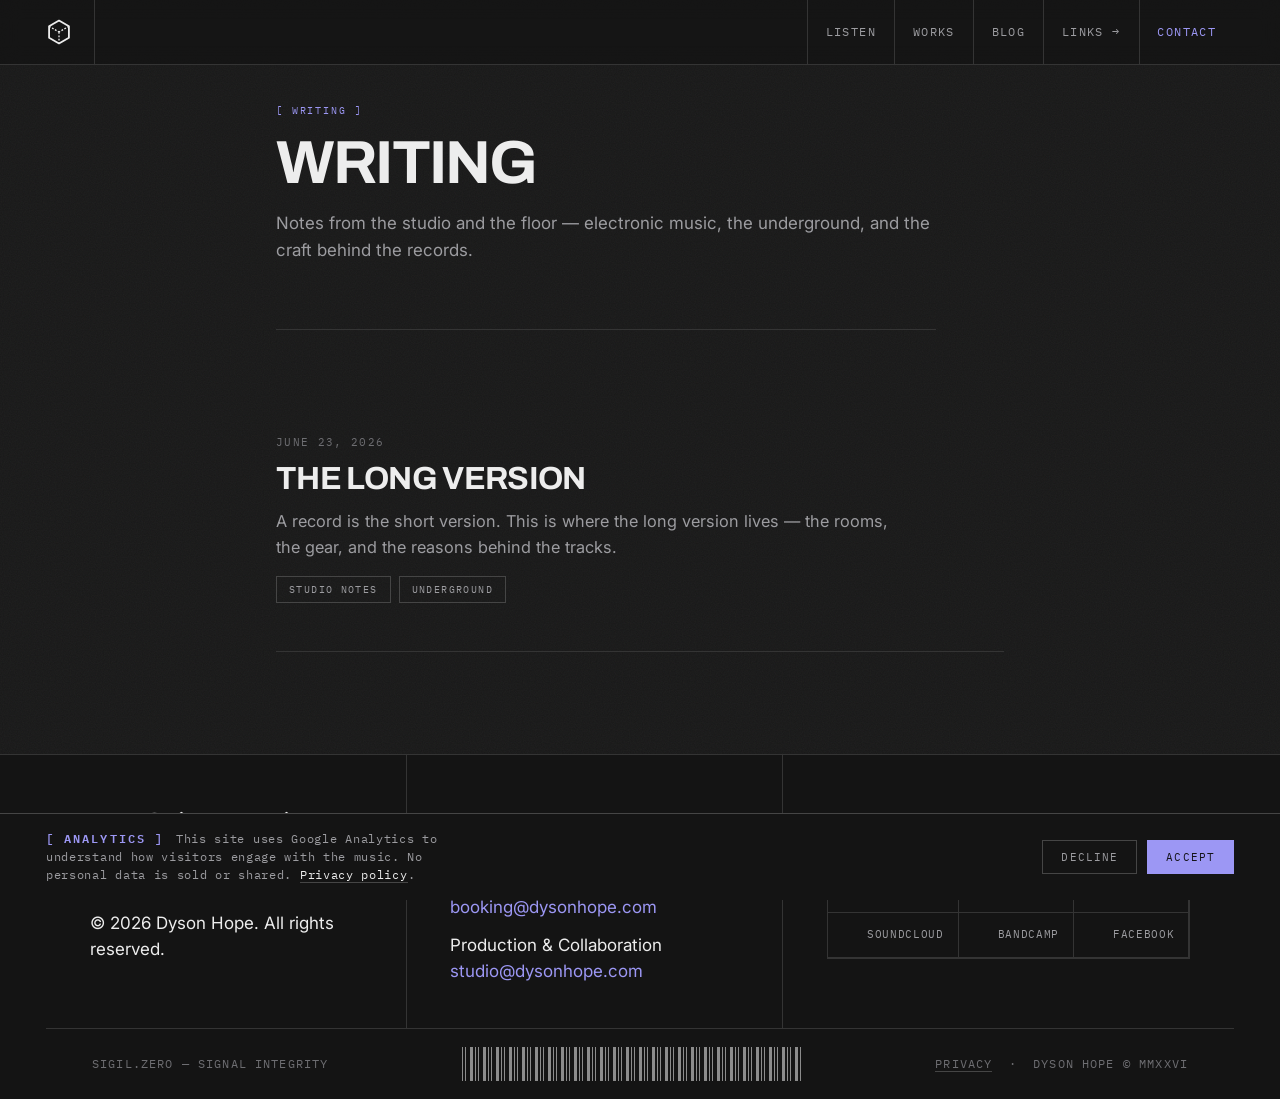
==== blog/index.html @ 53a79956 "feat(blog): add blog section (Markdown→HTML generator reuse, brutalist template, BLOG nav, seed post" ====
<!DOCTYPE html>
<html lang="en">
<head>
	<!-- Cookie consent + GTM loader -->
	<script>
	(function(){
	  var CONSENT_KEY='dh_cookie_consent';
	  var GTM_ID='GTM-5T87PLM6';
	  function loadGTM(){
	    window.dataLayer=window.dataLayer||[];
	    window.dataLayer.push({'gtm.start':new Date().getTime(),event:'gtm.js'});
	    var f=document.getElementsByTagName('script')[0],j=document.createElement('script');
	    j.async=true;j.src='https://www.googletagmanager.com/gtm.js?id='+GTM_ID;
	    f.parentNode.insertBefore(j,f);
	  }
	  window.dhConsent={
	    accept:function(){localStorage.setItem(CONSENT_KEY,'accepted');loadGTM();dhConsent._hide()},
	    decline:function(){localStorage.setItem(CONSENT_KEY,'declined');dhConsent._hide()},
	    _hide:function(){var b=document.getElementById('dh-cookie-bar');if(b)b.style.display='none'}
	  };
	  var saved=localStorage.getItem(CONSENT_KEY);
	  if(saved==='accepted'){loadGTM()}
	  else if(!saved){document.addEventListener('DOMContentLoaded',function(){
	    var b=document.getElementById('dh-cookie-bar');if(b)b.style.display='flex';
	  })}
	})();
	</script>
	<meta charset="utf-8">
	<meta name="viewport" content="width=device-width, initial-scale=1">
	<meta name="description" content="Writing from Dyson Hope — notes on electronic music, the underground, and the craft behind the records.">
	<link rel="canonical" href="https://dysonhope.com/blog/">
	<!-- Open Graph -->
	<meta property="og:site_name" content="Dyson Hope">
	<meta property="og:type" content="website">
	<meta property="og:url" content="https://dysonhope.com/blog/">
	<meta property="og:title" content="Writing — Dyson Hope">
	<meta property="og:description" content="Notes on electronic music, the underground, and the craft behind the records.">
	<meta property="og:image" content="https://dysonhope.com/assets/images/dh-social-card-1200x630.jpg">
	<meta name="twitter:card" content="summary_large_image">
	<title>Writing — Dyson Hope</title>
	<!-- Favicon -->
	<link href="/assets/images/favicon.png" rel="shortcut icon">
	<!-- Fonts -->
	<link rel="preconnect" href="https://fonts.googleapis.com">
	<link rel="preconnect" href="https://fonts.gstatic.com" crossorigin>
	<link href="https://fonts.googleapis.com/css2?family=Archivo:wght@500;600;700;800;900&family=Inter:wght@400;500;600&family=IBM+Plex+Mono:wght@400;500;600&display=swap" rel="stylesheet">
	<!-- Icons -->
	<link href="/assets/plugins/font-awesome/css/all.css" rel="stylesheet">
	<!-- Design system -->
	<link rel="stylesheet" href="/assets/css/dysonhope.css">
	<!-- RSS -->
	<link rel="alternate" type="application/rss+xml" title="Dyson Hope — Writing" href="/blog/feed.xml">
	<!-- Blog listing typography (scoped; layers on dysonhope.css tokens) -->
	<style>
	.blog-wrap{max-width:820px;margin:0 auto;padding:clamp(56px,8vw,104px) clamp(22px,3.6vw,46px)}
	.blog-eyebrow{font-family:var(--mono);font-size:.65rem;letter-spacing:.18em;text-transform:uppercase;color:var(--accent);display:block;margin-bottom:16px}
	.blog-wrap h1{font-size:clamp(2.2rem,7vw,3.8rem);text-transform:uppercase;letter-spacing:-.03em;line-height:.95;margin-bottom:18px}
	.blog-lede{color:var(--text-2);font-size:1.06rem;line-height:1.6;max-width:60ch;margin:0 0 clamp(40px,5vw,64px);padding-bottom:clamp(40px,5vw,64px);border-bottom:1.5px solid var(--line)}
	.post-list{list-style:none;padding:0;margin:0}
	.post-list-item{padding:clamp(28px,3.5vw,40px) 0;border-bottom:1.5px solid var(--line)}
	.post-list-meta{font-family:var(--mono);font-size:.7rem;letter-spacing:.12em;text-transform:uppercase;color:var(--text-3);margin:0 0 12px}
	.post-list-item h2{font-family:var(--display);font-size:clamp(1.4rem,3.4vw,2rem);text-transform:uppercase;letter-spacing:-.02em;line-height:1.02;margin:0 0 12px}
	.post-list-item h2 a{color:var(--text);border-bottom:1.5px solid transparent;transition:color .3s var(--ease),border-color .3s var(--ease)}
	.post-list-item h2 a:hover{color:var(--accent);border-bottom-color:var(--accent)}
	.post-list-excerpt{color:var(--text-2);font-size:1.02rem;line-height:1.6;margin:0;max-width:64ch}
	.post-list-tags{margin-top:14px}
	.blog-tag{display:inline-block;font-family:var(--mono);font-size:.62rem;letter-spacing:.14em;text-transform:uppercase;color:var(--text-2);border:1.5px solid var(--line-2);padding:5px 12px;margin:0 8px 8px 0}
	.post-list-empty{color:var(--text-3);font-family:var(--mono);font-size:.8rem;letter-spacing:.08em;text-transform:uppercase;padding:40px 0}
	</style>
</head>
<body>

<!-- Cookie consent bar -->
<div id="dh-cookie-bar" role="dialog" aria-label="Cookie consent" aria-live="polite" style="display:none;position:fixed;bottom:0;left:0;right:0;z-index:9999;background:var(--ground-2);border-top:1.5px solid var(--line-2);padding:16px clamp(22px,3.6vw,46px);align-items:center;justify-content:space-between;gap:16px;flex-wrap:wrap;">
  <p style="margin:0;font-family:var(--mono);font-size:.72rem;letter-spacing:.06em;color:var(--text-2);max-width:60ch;"><span style="color:var(--accent);font-weight:600;letter-spacing:.18em;text-transform:uppercase;margin-right:12px;">[ Analytics ]</span>This site uses Google Analytics to understand how visitors engage with the music. No personal data is sold or shared. <a href="/privacy/" style="color:var(--text);border-bottom:1px solid var(--line-2);">Privacy policy</a>.</p>
  <div style="display:flex;gap:10px;flex-shrink:0;">
    <button onclick="dhConsent.decline()" style="font-family:var(--mono);font-size:.7rem;letter-spacing:.1em;text-transform:uppercase;background:transparent;border:1.5px solid var(--line-2);color:var(--text-2);padding:9px 18px;cursor:pointer;">Decline</button>
    <button onclick="dhConsent.accept()" style="font-family:var(--mono);font-size:.7rem;letter-spacing:.1em;text-transform:uppercase;background:var(--accent);border:1.5px solid var(--accent);color:var(--accent-ink);padding:9px 18px;cursor:pointer;">Accept</button>
  </div>
</div>

<a href="#main" class="skip">Skip to content</a>
<div class="wrap">

<!-- NAV -->
<header class="nav" id="nav">
  <div class="container nav-inner">
    <a href="/" class="brand" aria-label="Dyson Hope home">
      <svg class="mk" viewBox="0 0 100 100" fill="none" aria-hidden="true">
        <path d="M50 6 L88.1 28 L88.1 72 L50 94 L11.9 72 L11.9 28 Z" stroke-width="7" stroke-linejoin="round"/>
        <path d="M11.9 28 L50 50 M88.1 28 L50 50 M50 50 L50 94" stroke-width="5" stroke-linejoin="round" stroke-dasharray="7 6"/>
      </svg>
      <span class="wmwrap" aria-hidden="true"><svg viewBox="0 0 504 108"><path d="M73.22,53.27c0,4.13-.7,7.93-2.1,11.41-1.38,3.45-3.34,6.43-5.88,8.92-2.52,2.49-5.56,4.44-9.11,5.84s-7.5,2.1-11.84,2.1h-21.73V25.03h21.73c4.34,0,8.28.7,11.84,2.1,3.56,1.4,6.59,3.36,9.11,5.88,2.54,2.49,4.5,5.46,5.88,8.92,1.4,3.45,2.1,7.23,2.1,11.33h0ZM61.23,53.27c0-2.96-.39-5.62-1.17-7.98-.78-2.36-1.9-4.36-3.35-6-1.45-1.63-3.23-2.89-5.34-3.78-2.08-.88-4.44-1.32-7.09-1.32h-9.97v38.2h9.97c2.65,0,5.01-.43,7.09-1.29,2.1-.88,3.88-2.14,5.34-3.78,1.45-1.66,2.57-3.67,3.35-6.04.78-2.36,1.17-5.04,1.17-8.02h0Z"/><path d="M99.57,59.81v21.73h-11.68v-21.73l-20.52-34.78h10.28c1.01,0,1.82.25,2.41.74.62.47,1.12,1.08,1.48,1.83l9.27,17.8c.62,1.19,1.18,2.31,1.67,3.35.52,1.04.97,2.08,1.36,3.11.36-1.04.78-2.08,1.25-3.11.49-1.07,1.04-2.18,1.64-3.35l9.19-17.8c.31-.62.78-1.21,1.4-1.75.62-.55,1.43-.82,2.41-.82h10.36l-20.52,34.78h0Z"/><path d="M149.49,35.86c-.36.6-.74,1.04-1.13,1.33-.36.26-.84.39-1.44.39s-1.19-.2-1.87-.58c-.65-.42-1.42-.86-2.3-1.32-.88-.47-1.9-.9-3.04-1.29-1.14-.42-2.48-.62-4.01-.62-2.7,0-4.73.61-6.08,1.83-1.35,1.19-2.03,2.76-2.03,4.71,0,1.25.36,2.29,1.09,3.11.75.8,1.73,1.51,2.92,2.1,1.22.6,2.6,1.13,4.13,1.6,1.53.47,3.1.99,4.71,1.56,1.61.55,3.18,1.19,4.71,1.95,1.53.75,2.89,1.7,4.09,2.84,1.22,1.14,2.19,2.54,2.92,4.21.75,1.64,1.13,3.64,1.13,6,0,2.57-.45,4.99-1.36,7.24-.88,2.23-2.17,4.19-3.85,5.88-1.69,1.66-3.78,2.97-6.27,3.93-2.47.96-5.27,1.44-8.41,1.44-1.79,0-3.58-.18-5.37-.54-1.77-.36-3.48-.87-5.14-1.52-1.64-.65-3.18-1.43-4.63-2.34-1.45-.91-2.73-1.92-3.82-3.04l3.43-5.53c.29-.42.66-.75,1.13-1.01.47-.29.96-.43,1.48-.43.7,0,1.44.26,2.22.78.78.52,1.67,1.09,2.69,1.71,1.01.62,2.18,1.19,3.51,1.71,1.35.52,2.96.78,4.83.78,2.73,0,4.83-.62,6.31-1.87,1.51-1.25,2.26-3.1,2.26-5.57,0-1.43-.38-2.58-1.13-3.47-.73-.88-1.69-1.62-2.88-2.22-1.19-.6-2.56-1.1-4.09-1.52-1.53-.44-3.1-.92-4.71-1.44-1.61-.52-3.18-1.14-4.71-1.87-1.53-.73-2.9-1.69-4.09-2.88-1.19-1.19-2.17-2.67-2.92-4.44-.73-1.77-1.09-3.96-1.09-6.58,0-2.1.42-4.14,1.25-6.11.83-1.97,2.05-3.73,3.66-5.26,1.61-1.53,3.58-2.76,5.92-3.7,2.36-.93,5.06-1.4,8.1-1.4,3.4,0,6.54.53,9.42,1.6,2.91,1.04,5.36,2.49,7.36,4.36l-2.88,5.49h0Z"/><path d="M263.75,25.03v56.51h-6.04c-.91,0-1.67-.14-2.3-.43-.62-.31-1.23-.83-1.83-1.56l-28.16-35.83c.08.91.13,1.8.16,2.69.05.88.08,1.7.08,2.45v32.67h-10.32V25.03h6.15c.49,0,.91.03,1.25.08.36.03.69.12.97.27.28.13.56.31.82.54.26.23.55.55.86.93l28.35,35.98c-.1-.99-.18-1.93-.23-2.84-.05-.93-.08-1.82-.08-2.65V25.03h10.32Z"/><polygon points="338.9 25.03 338.9 81.54 327.14 81.54 327.14 57.2 302.26 57.2 302.26 81.54 290.5 81.54 290.5 25.03 302.26 25.03 302.26 49.02 327.14 49.02 327.14 25.03 338.9 25.03 338.9 25.03"/><path d="M419.38,53.15c3.66,0,6.33-.88,8.02-2.65,1.71-1.77,2.57-4.18,2.57-7.24,0-1.4-.22-2.67-.66-3.82-.42-1.17-1.06-2.15-1.95-2.96-.86-.83-1.95-1.47-3.27-1.91-1.32-.44-2.89-.66-4.71-.66h-7.4v19.24h7.4ZM419.38,25.03c3.87,0,7.2.45,10.01,1.36,2.83.91,5.15,2.18,6.97,3.82,1.82,1.61,3.15,3.53,4.01,5.76.88,2.23,1.32,4.66,1.32,7.28,0,2.78-.45,5.32-1.36,7.63-.91,2.31-2.28,4.3-4.13,5.96-1.84,1.66-4.17,2.96-6.97,3.89-2.8.91-6.09,1.36-9.85,1.36h-7.4v19.43h-11.68V25.03h19.08Z"/><polygon points="456.61 34.18 456.61 48.71 475.46 48.71 475.46 57.55 456.61 57.55 456.61 72.39 480.83 72.39 480.83 81.54 444.85 81.54 444.85 25.03 480.83 25.03 480.83 34.18 456.61 34.18 456.61 34.18"/><path d="M183.5,22.54l-26.36,18.42v25.5l26.36,18.42,27.07-18.42v-25.5l-27.07-18.42ZM200.2,60.79l-16.55,10.23-16.12-10.23v-14.16l16.12-10.23,16.55,10.23v14.16Z"/><path d="M369.5,22.54l-26.36,18.42v25.5l26.36,18.42,27.07-18.42v-25.5l-27.07-18.42ZM386.2,60.79l-16.55,10.23-16.12-10.23v-14.16l16.12-10.23,16.55,10.23v14.16Z"/></svg></span>
    </a>
    <div class="nav-right">
      <nav class="nav-links" id="navLinks" aria-label="Primary">
        <a href="/#listen">Listen</a>
        <a href="/#works">Works</a>
        <a href="/blog/" aria-current="page">Blog</a>
        <a href="/links/" data-track="true" data-entity="cta" data-action="click" data-target="links" data-page-type="blog-index">Links &rarr;</a>
        <a href="/#contact" class="cta">Contact</a>
      </nav>
      <button class="nav-toggle" id="navToggle" aria-label="Toggle menu" aria-expanded="false">&#9776;</button>
    </div>
  </div>
</header>

<!-- MAIN -->
<main id="main">
  <div class="container">
    <div class="blog-wrap">
      <span class="blog-eyebrow">[ Writing ]</span>
      <h1>Writing</h1>
      <p class="blog-lede">Notes from the studio and the floor — electronic music, the underground, and the craft behind the records.</p>
      <ul class="post-list">

        <li class="post-list-item">
          <p class="post-list-meta"><time datetime="2026-06-23">June 23, 2026</time></p>
          <h2><a href="the-long-version/">The Long Version</a></h2>
          <p class="post-list-excerpt">A record is the short version. This is where the long version lives — the rooms, the gear, and the reasons behind the tracks.</p>
          <div class="post-list-tags"><span class="blog-tag">studio notes</span><span class="blog-tag">underground</span></div>
        </li>

      </ul>
    </div>
  </div>
</main>

<!-- FOOTER -->
<footer>
  <div class="container">
    <div class="foot-top">
      <div class="foot-cell">
        <svg class="wmlogo" viewBox="21.73 0 482.27 108" aria-label="Dyson Hope"><path d="M73.22,53.27c0,4.13-.7,7.93-2.1,11.41-1.38,3.45-3.34,6.43-5.88,8.92-2.52,2.49-5.56,4.44-9.11,5.84s-7.5,2.1-11.84,2.1h-21.73V25.03h21.73c4.34,0,8.28.7,11.84,2.1,3.56,1.4,6.59,3.36,9.11,5.88,2.54,2.49,4.5,5.46,5.88,8.92,1.4,3.45,2.1,7.23,2.1,11.33h0ZM61.23,53.27c0-2.96-.39-5.62-1.17-7.98-.78-2.36-1.9-4.36-3.35-6-1.45-1.63-3.23-2.89-5.34-3.78-2.08-.88-4.44-1.32-7.09-1.32h-9.97v38.2h9.97c2.65,0,5.01-.43,7.09-1.29,2.1-.88,3.88-2.14,5.34-3.78,1.45-1.66,2.57-3.67,3.35-6.04.78-2.36,1.17-5.04,1.17-8.02h0Z"/><path d="M99.57,59.81v21.73h-11.68v-21.73l-20.52-34.78h10.28c1.01,0,1.82.25,2.41.74.62.47,1.12,1.08,1.48,1.83l9.27,17.8c.62,1.19,1.18,2.31,1.67,3.35.52,1.04.97,2.08,1.36,3.11.36-1.04.78-2.08,1.25-3.11.49-1.07,1.04-2.18,1.64-3.35l9.19-17.8c.31-.62.78-1.21,1.4-1.75.62-.55,1.43-.82,2.41-.82h10.36l-20.52,34.78h0Z"/><path d="M149.49,35.86c-.36.6-.74,1.04-1.13,1.33-.36.26-.84.39-1.44.39s-1.19-.2-1.87-.58c-.65-.42-1.42-.86-2.3-1.32-.88-.47-1.9-.9-3.04-1.29-1.14-.42-2.48-.62-4.01-.62-2.7,0-4.73.61-6.08,1.83-1.35,1.19-2.03,2.76-2.03,4.71,0,1.25.36,2.29,1.09,3.11.75.8,1.73,1.51,2.92,2.1,1.22.6,2.6,1.13,4.13,1.6,1.53.47,3.1.99,4.71,1.56,1.61.55,3.18,1.19,4.71,1.95,1.53.75,2.89,1.7,4.09,2.84,1.22,1.14,2.19,2.54,2.92,4.21.75,1.64,1.13,3.64,1.13,6,0,2.57-.45,4.99-1.36,7.24-.88,2.23-2.17,4.19-3.85,5.88-1.69,1.66-3.78,2.97-6.27,3.93-2.47.96-5.27,1.44-8.41,1.44-1.79,0-3.58-.18-5.37-.54-1.77-.36-3.48-.87-5.14-1.52-1.64-.65-3.18-1.43-4.63-2.34-1.45-.91-2.73-1.92-3.82-3.04l3.43-5.53c.29-.42.66-.75,1.13-1.01.47-.29.96-.43,1.48-.43.7,0,1.44.26,2.22.78.78.52,1.67,1.09,2.69,1.71,1.01.62,2.18,1.19,3.51,1.71,1.35.52,2.96.78,4.83.78,2.73,0,4.83-.62,6.31-1.87,1.51-1.25,2.26-3.1,2.26-5.57,0-1.43-.38-2.58-1.13-3.47-.73-.88-1.69-1.62-2.88-2.22-1.19-.6-2.56-1.1-4.09-1.52-1.53-.44-3.1-.92-4.71-1.44-1.61-.52-3.18-1.14-4.71-1.87-1.53-.73-2.9-1.69-4.09-2.88-1.19-1.19-2.17-2.67-2.92-4.44-.73-1.77-1.09-3.96-1.09-6.58,0-2.1.42-4.14,1.25-6.11.83-1.97,2.05-3.73,3.66-5.26,1.61-1.53,3.58-2.76,5.92-3.7,2.36-.93,5.06-1.4,8.1-1.4,3.4,0,6.54.53,9.42,1.6,2.91,1.04,5.36,2.49,7.36,4.36l-2.88,5.49h0Z"/><path d="M263.75,25.03v56.51h-6.04c-.91,0-1.67-.14-2.3-.43-.62-.31-1.23-.83-1.83-1.56l-28.16-35.83c.08.91.13,1.8.16,2.69.05.88.08,1.7.08,2.45v32.67h-10.32V25.03h6.15c.49,0,.91.03,1.25.08.36.03.69.12.97.27.28.13.56.31.82.54.26.23.55.55.86.93l28.35,35.98c-.1-.99-.18-1.93-.23-2.84-.05-.93-.08-1.82-.08-2.65V25.03h10.32Z"/><polygon points="338.9 25.03 338.9 81.54 327.14 81.54 327.14 57.2 302.26 57.2 302.26 81.54 290.5 81.54 290.5 25.03 302.26 25.03 302.26 49.02 327.14 49.02 327.14 25.03 338.9 25.03 338.9 25.03"/><path d="M419.38,53.15c3.66,0,6.33-.88,8.02-2.65,1.71-1.77,2.57-4.18,2.57-7.24,0-1.4-.22-2.67-.66-3.82-.42-1.17-1.06-2.15-1.95-2.96-.86-.83-1.95-1.47-3.27-1.91-1.32-.44-2.89-.66-4.71-.66h-7.4v19.24h7.4ZM419.38,25.03c3.87,0,7.2.45,10.01,1.36,2.83.91,5.15,2.18,6.97,3.82,1.82,1.61,3.15,3.53,4.01,5.76.88,2.23,1.32,4.66,1.32,7.28,0,2.78-.45,5.32-1.36,7.63-.91,2.31-2.28,4.3-4.13,5.96-1.84,1.66-4.17,2.96-6.97,3.89-2.8.91-6.09,1.36-9.85,1.36h-7.4v19.43h-11.68V25.03h19.08Z"/><polygon points="456.61 34.18 456.61 48.71 475.46 48.71 475.46 57.55 456.61 57.55 456.61 72.39 480.83 72.39 480.83 81.54 444.85 81.54 444.85 25.03 480.83 25.03 480.83 34.18 456.61 34.18 456.61 34.18"/><path d="M183.5,22.54l-26.36,18.42v25.5l26.36,18.42,27.07-18.42v-25.5l-27.07-18.42ZM200.2,60.79l-16.55,10.23-16.12-10.23v-14.16l16.12-10.23,16.55,10.23v14.16Z"/><path d="M369.5,22.54l-26.36,18.42v25.5l26.36,18.42,27.07-18.42v-25.5l-27.07-18.42ZM386.2,60.79l-16.55,10.23-16.12-10.23v-14.16l16.12-10.23,16.55,10.23v14.16Z"/></svg>
        <p class="made">Made with <span class="hr">&hearts;</span> in Austin, Texas</p>
        <p class="copy">&copy; 2026 Dyson Hope. All rights reserved.</p>
      </div>
      <div class="foot-cell">
        <h5>Contact</h5>
        <div class="chan-group">
          <span class="label">Bookings &amp; Events</span>
          <a class="chan" href="mailto:booking@dysonhope.com">booking@dysonhope.com</a>
        </div>
        <div class="chan-group">
          <span class="label">Production &amp; Collaboration</span>
          <a class="chan" href="mailto:studio@dysonhope.com">studio@dysonhope.com</a>
        </div>
      </div>
      <div class="foot-cell">
        <h5>Elsewhere</h5>
        <div class="socials">
          <a href="http://instagram.com/DysonHopeMusic" target="_blank" rel="noopener"><i class="fa-brands fa-instagram"></i> Instagram</a>
          <a href="https://open.spotify.com/artist/61OXIOIVIfdZtFBZG4cY4J?si=xT6AT10GQ5CPuRu1Ahvf3A" target="_blank" rel="noopener"><i class="fa-brands fa-spotify"></i> Spotify</a>
          <a href="https://www.youtube.com/@DysonHope" target="_blank" rel="noopener"><i class="fa-brands fa-youtube"></i> YouTube</a>
          <a href="https://soundcloud.com/dyson-hope" target="_blank" rel="noopener"><i class="fa-brands fa-soundcloud"></i> SoundCloud</a>
          <a href="https://dysonhope.bandcamp.com/" target="_blank" rel="noopener"><i class="fa-brands fa-bandcamp"></i> Bandcamp</a>
          <a href="https://facebook.com/dysonhopemusic" target="_blank" rel="noopener"><i class="fa-brands fa-facebook"></i> Facebook</a>
        </div>
      </div>
    </div>
    <div class="foot-base">
      <span class="c">SIGIL.ZERO &mdash; SIGNAL INTEGRITY</span>
      <div class="barcode" aria-hidden="true"></div>
      <span class="c"><a href="/privacy/" style="color:inherit;border-bottom:1px solid var(--line-2);">Privacy</a> &nbsp;&middot;&nbsp; DYSON HOPE &copy; MMXXVI</span>
    </div>
  </div>
</footer>

</div>
<script>
var nav=document.getElementById('nav');
addEventListener('scroll',function(){nav.classList.toggle('scrolled',scrollY>20)},{passive:true});
var t=document.getElementById('navToggle'),l=document.getElementById('navLinks');
t.addEventListener('click',function(){var o=l.classList.toggle('open');t.setAttribute('aria-expanded',o)});
l.querySelectorAll('a').forEach(function(a){a.addEventListener('click',function(){l.classList.remove('open');t.setAttribute('aria-expanded',false)})});
</script>
</body>
</html>
---- assets/css/dysonhope.css ----
/* Dyson Hope — Industrial Brutalism design language (INI-041)
   Extracted from the homepage; shared across Links / Calendar / 404 / 500. */
/* ============================================================
   DYSON HOPE — Phase 4 v4 · Industrial Brutalism (INI-041)
   ============================================================ */
:root{
  --ground:#191919;--ground-2:#141414;--surface:#202020;--surface-2:#262626;--surface-glow:#1f1d27;
  --line:#343434;--line-2:#454545;--edge:#e9e9e9;
  --text:#EDEDED;--text-2:#9C9CA0;--text-3:#6E6E72;
  --accent:#9C97F4;--accent-bright:#B7B2FF;--accent-ink:#141318;--warm:#E8B27C;
  --xs:4px;--sm:8px;--md:16px;--lg:32px;--xl:64px;--xxl:120px;
  --display:'Archivo','Helvetica Neue',Arial,sans-serif;
  --body:'Inter','Helvetica Neue',Arial,sans-serif;
  --mono:'IBM Plex Mono',ui-monospace,'Courier New',monospace;
  --ease:cubic-bezier(.2,.7,.2,1);
}
*{box-sizing:border-box}
html{scroll-behavior:smooth}
@media (prefers-reduced-motion:reduce){html{scroll-behavior:auto}}
body{margin:0;background:var(--ground);color:var(--text);font-family:var(--body);
  font-size:1.0625rem;line-height:1.55;-webkit-font-smoothing:antialiased;overflow-x:hidden}
body::after{content:"";position:fixed;inset:0;z-index:0;pointer-events:none;opacity:.045;
  background-image:url("data:image/svg+xml,%3Csvg xmlns='http://www.w3.org/2000/svg' width='160' height='160'%3E%3Cfilter id='n'%3E%3CfeTurbulence type='fractalNoise' baseFrequency='.85' numOctaves='2'/%3E%3C/filter%3E%3Crect width='100%25' height='100%25' filter='url(%23n)'/%3E%3C/svg%3E")}
.wrap{position:relative;z-index:1}
.container{width:100%;max-width:1320px;margin:0 auto;padding:0 clamp(22px,3.6vw,46px)}

h1,h2,h3,h4{font-family:var(--display);font-weight:700;line-height:.98;margin:0;letter-spacing:-.02em;text-transform:uppercase}
p{margin:0 0 var(--md)}
a{color:var(--accent);text-decoration:none}
.eyebrow{font-family:var(--mono);font-size:.72rem;font-weight:500;letter-spacing:.18em;text-transform:uppercase;color:var(--text-3)}
.eyebrow b{color:var(--accent);font-weight:500}
.barcode{height:34px;background-image:repeating-linear-gradient(90deg,var(--text) 0 1px,transparent 1px 3px,var(--text) 3px 4px,transparent 4px 8px,var(--text) 8px 11px,transparent 11px 13px);opacity:.55}
.barcode.ink{background-image:repeating-linear-gradient(90deg,var(--accent-ink) 0 1px,transparent 1px 3px,var(--accent-ink) 3px 4px,transparent 4px 8px,var(--accent-ink) 8px 11px,transparent 11px 13px);opacity:.8}

/* ---------- NAV ---------- */
header.nav{position:fixed;inset:0 0 auto 0;z-index:60;background:rgba(20,20,20,.82);
  backdrop-filter:blur(10px);border-bottom:1.5px solid var(--line);transition:border-color .4s var(--ease)}
header.nav.scrolled{border-bottom-color:var(--line-2)}
.nav-inner{display:flex;align-items:stretch;justify-content:space-between;height:64px}
.brand{display:flex;align-items:center;padding-right:22px;border-right:1.5px solid var(--line);color:var(--text)}
.brand .mk{width:26px;height:26px;flex:none;display:block}
.brand .mk path{stroke:currentColor;transition:stroke .3s var(--ease)}
.brand .wmwrap{max-width:0;overflow:hidden;opacity:0;display:flex;align-items:center;
  transition:max-width .5s var(--ease),opacity .4s var(--ease),margin-left .5s var(--ease)}
.brand .wmwrap svg{height:15px;width:auto;display:block}
.brand .wmwrap svg path,.brand .wmwrap svg polygon{fill:var(--text)}
.brand:hover{color:var(--accent)}
.brand:hover .wmwrap{max-width:240px;opacity:1;margin-left:13px}
.brand:hover .wmwrap svg path,.brand:hover .wmwrap svg polygon{fill:var(--accent)}
.nav-right{display:flex;align-items:stretch}
.nav-links{display:flex;align-items:stretch}
.nav-links a{display:flex;align-items:center;padding:0 clamp(11px,1.4vw,21px);font-family:var(--mono);
  font-size:.72rem;letter-spacing:.12em;text-transform:uppercase;color:var(--text-2);
  border-left:1.5px solid var(--line);transition:background .3s var(--ease),color .3s var(--ease)}
.nav-links a:hover{background:var(--accent);color:var(--accent-ink)}
.nav-links a.cta{color:var(--accent)}
.nav-links a.cta:hover{background:var(--accent);color:var(--accent-ink)}
.nav-toggle{display:none;align-items:center;justify-content:center;width:56px;background:none;
  border:0;border-left:1.5px solid var(--line);color:var(--text);font-size:1.2rem;cursor:pointer}

/* ---------- BUTTONS ---------- */
.btn{display:inline-flex;align-items:center;gap:12px;font-family:var(--mono);font-size:.78rem;font-weight:500;
  letter-spacing:.08em;text-transform:uppercase;padding:16px 24px;border:1.5px solid var(--accent);
  transition:background .35s var(--ease),color .35s var(--ease),border-color .35s var(--ease),transform .35s var(--ease);cursor:pointer}
.btn .arw{transition:transform .35s var(--ease)}
.btn:hover .arw{transform:translateX(5px)}
.btn--primary{background:var(--accent);color:var(--accent-ink)}
.btn--primary:hover{background:var(--accent-bright);border-color:var(--accent-bright)}
.btn--ghost{background:transparent;color:var(--text);border-color:var(--line-2)}
.btn--ghost:hover{border-color:var(--accent);color:var(--accent);background:var(--surface-glow)}

/* ---------- SECTION SCAFFOLD ---------- */
section{position:relative;border-top:1.5px solid var(--line)}
.sec-pad{padding:clamp(56px,7vw,104px) 0}
.sec-head{display:flex;align-items:center;gap:18px;padding:18px 0;border-bottom:1.5px solid var(--line);margin-bottom:var(--xl);flex-wrap:wrap}
.sec-head .tag{font-family:var(--mono);font-size:.74rem;letter-spacing:.16em;color:var(--accent);text-transform:uppercase}
.sec-head h2{font-size:clamp(1.6rem,4vw,2.8rem);flex:1;min-width:200px}
.sec-head .meta{font-family:var(--mono);font-size:.72rem;letter-spacing:.12em;color:var(--text-3);text-transform:uppercase}

/* ---------- HERO ---------- */
.hero{position:relative;padding-top:64px;border-top:0;overflow:hidden}
.hero-bg{position:absolute;inset:0;z-index:0;background:var(--ground-2)}
.hero-bg video,.hero-bg img.poster{position:absolute;inset:0;width:100%;height:100%;object-fit:cover;
  filter:grayscale(.1) contrast(1.03) brightness(.86) saturate(1)}
.hero-bg .ov{position:absolute;inset:0;background:
  radial-gradient(120% 90% at 78% 6%,rgba(156,151,244,.12),transparent 58%),
  linear-gradient(180deg,rgba(20,20,20,.28) 0%,rgba(20,20,20,.46) 66%,var(--ground) 100%)}
.hero-content{position:relative;z-index:1}
.hero-top{display:flex;justify-content:space-between;align-items:flex-end;gap:20px;padding:clamp(26px,4vw,52px) 0 22px;flex-wrap:wrap}
.hero-top .status{display:inline-flex;align-items:center;gap:10px}
.hero-top .pulse{width:9px;height:9px;background:var(--warm);box-shadow:0 0 0 0 rgba(232,178,124,.55);animation:pulse 2.6s infinite}
@keyframes pulse{70%{box-shadow:0 0 0 10px rgba(232,178,124,0)}100%{box-shadow:0 0 0 0 rgba(232,178,124,0)}}
@media (prefers-reduced-motion:reduce){.pulse{animation:none}}
.hero-top .coord{font-family:var(--mono);font-size:.72rem;letter-spacing:.1em;color:var(--text-3);text-transform:uppercase}
.hero-name{display:block;width:100%;font-family:var(--display);font-weight:900;text-transform:uppercase;
  line-height:.84;letter-spacing:-.035em;font-size:clamp(2.6rem,12.5vw,9.2rem);margin:0;color:var(--text);overflow-wrap:normal}
.hero-name .nb{white-space:nowrap}
.hero-name .dot{color:var(--accent)}
.hero-mid{display:grid;grid-template-columns:1.3fr .95fr;gap:0;align-items:stretch;min-height:clamp(300px,38vh,440px);border-top:1.5px solid var(--line);border-bottom:1.5px solid var(--line);margin-top:clamp(48px,9vh,128px)}
.hero-copy{padding:clamp(24px,3vw,40px);border-right:1.5px solid var(--line);display:flex;flex-direction:column;justify-content:flex-start;gap:var(--lg)}
.hero-right{display:flex;flex-direction:column;justify-content:space-between;gap:var(--lg);min-height:0}
.hero-quote{font-family:var(--display);font-weight:500;font-size:clamp(1.4rem,2.5vw,2.1rem);line-height:1.04;text-transform:uppercase;letter-spacing:-.01em;text-align:right;color:var(--text);margin:0;padding:clamp(18px,2vw,28px);align-self:stretch}
.hero-quote .em{color:var(--accent)}
.hero-copy .sub{font-size:1rem;color:var(--text-2);max-width:48ch;margin:0;text-shadow:0 1px 14px rgba(20,20,20,.55)}
.hero-copy .sub a{color:var(--text);border-bottom:1.5px solid var(--accent);transition:color .3s var(--ease)}
.hero-copy .sub a:hover{color:var(--accent)}
.hero-cta{display:flex;flex-wrap:wrap;gap:0}
.hero-cta .btn{flex:1;justify-content:center;border-right-width:0;min-width:max-content}
.hero-cta .btn:last-child{border-right-width:1.5px}
.hero-latest{display:flex;align-items:stretch;width:100%;background:var(--surface);color:var(--text)}
.hero-latest img{width:124px;height:124px;object-fit:cover;flex:none;border-right:1.5px solid var(--line);filter:grayscale(.2) contrast(1.05);transition:filter .4s var(--ease)}
.hero-latest .meta{padding:clamp(16px,2vw,26px);display:flex;flex-direction:column;justify-content:center;gap:7px}
.hero-latest .k{font-family:var(--mono);font-size:.62rem;letter-spacing:.16em;text-transform:uppercase;color:var(--text-3)}
.hero-latest .v{font-family:var(--display);font-weight:700;font-size:1.3rem;text-transform:uppercase;line-height:.98}
.hero-latest .lk{font-family:var(--mono);font-size:.7rem;letter-spacing:.08em;text-transform:uppercase;color:var(--accent);transition:color .3s var(--ease)}
.hero-latest:hover{background:var(--surface-2)}
.hero-latest:hover .lk{color:var(--accent-bright)}
.hero-latest:hover img{filter:none}

/* ---------- INFO BAR ---------- */
.infobar{background:var(--accent);color:var(--accent-ink)}
.infobar-in{display:grid;grid-template-columns:1.3fr .95fr;gap:0;padding:0}
.infobar .lead{padding:clamp(26px,3.4vw,48px);border-right:1.5px solid var(--accent-ink);display:flex;flex-direction:column;justify-content:center}
.infobar .lead h2{font-family:var(--display);font-weight:900;text-transform:uppercase;line-height:.95;letter-spacing:-.02em;font-size:clamp(1.7rem,3.5vw,2.9rem);margin:0 0 16px}
.infobar .lead p{font-family:var(--mono);font-size:.74rem;line-height:1.6;letter-spacing:.01em;text-transform:uppercase;max-width:54ch;margin:0;opacity:.85}
.infobar .spec{display:grid;grid-template-columns:1fr 1fr}
.infobar .spec .cell{padding:clamp(16px,1.9vw,24px);border-bottom:1.5px solid var(--accent-ink);border-right:1.5px solid var(--accent-ink)}
.infobar .spec .cell:nth-child(2n){border-right:0}
.infobar .spec .k{font-family:var(--mono);font-size:.6rem;letter-spacing:.16em;text-transform:uppercase;opacity:.72;display:block;margin-bottom:7px}
.infobar .spec .v{font-family:var(--display);font-weight:800;font-size:1.12rem;text-transform:uppercase;line-height:1.05;letter-spacing:-.01em;display:block}
.infobar .foot{grid-column:1 / -1;display:flex;align-items:center;gap:clamp(14px,2vw,28px);padding:14px clamp(20px,3vw,40px);border-top:1.5px solid var(--accent-ink)}
.infobar .foot .barcode{flex:1}
.infobar .foot .sm{font-family:var(--mono);font-size:.66rem;letter-spacing:.12em;text-transform:uppercase;white-space:nowrap}

/* ---------- LISTEN ---------- */
.platforms{display:grid;grid-template-columns:repeat(4,1fr);border:1.5px solid var(--line);border-bottom:0}
.platform{display:flex;align-items:center;gap:14px;padding:22px 20px;color:var(--text);border-bottom:1.5px solid var(--line);border-right:1.5px solid var(--line);transition:background .3s var(--ease),color .3s var(--ease)}
.platform:nth-child(4n){border-right:0}
.platform .ico{width:24px;height:24px;display:flex;align-items:center;justify-content:center;font-size:1.25rem;color:var(--accent);transition:color .3s var(--ease)}
.platform .ico svg{width:22px;height:22px;fill:currentColor}
.platform .nm{flex:1;font-family:var(--display);font-weight:500;font-size:1.04rem;text-transform:uppercase;letter-spacing:.01em}
.platform .go{font-family:var(--mono);font-size:.82rem;color:var(--text-3);transition:color .3s var(--ease),transform .3s var(--ease)}
.platform:hover{background:var(--accent);color:var(--accent-ink)}
.platform:hover .ico,.platform:hover .go{color:var(--accent-ink)}
.platform:hover .go{transform:translate(3px,-3px)}
.player{border:1.5px solid var(--line);border-top:0;background:var(--surface-glow);padding:18px}
.player iframe{display:block;border:0;width:100%;height:352px;background:var(--ground-2)}

/* ---------- SELECTED WORK ---------- */
.rel-list{border-top:1.5px solid var(--line)}
.rel{position:relative;display:grid;grid-template-columns:84px 92px 1fr auto;gap:clamp(14px,2.2vw,32px);align-items:center;padding:clamp(16px,2vw,22px) clamp(10px,1.5vw,20px);border-bottom:1.5px solid var(--line);overflow:hidden;transition:transform .45s var(--ease),background .45s var(--ease)}
.rel::before{content:"";position:absolute;inset:0;z-index:0;pointer-events:none;opacity:0;background:radial-gradient(60% 140% at 18% 50%,rgba(156,151,244,.22),transparent 70%);transition:opacity .55s var(--ease) .12s}
.rel:hover{transform:translateX(12px);background:var(--surface)}
.rel:hover::before{opacity:1}
.rel>*{position:relative;z-index:1}
.rel .cover{width:84px;height:84px;border:1.5px solid var(--line-2);object-fit:cover;filter:grayscale(.25) contrast(1.05);transition:filter .45s var(--ease),border-color .45s var(--ease)}
.rel:hover .cover{filter:none;border-color:var(--accent)}
.rel .metacol{display:flex;flex-direction:column;gap:8px;align-items:flex-start}
.rel .yr{font-family:var(--mono);font-size:.82rem;color:var(--text-3);letter-spacing:.04em}
.rel .badge{font-family:var(--mono);font-size:.58rem;letter-spacing:.14em;text-transform:uppercase;border:1.5px solid var(--line-2);padding:3px 8px;color:var(--text-2);transition:border-color .45s var(--ease),color .45s var(--ease)}
.rel:hover .badge{border-color:var(--accent);color:var(--accent)}
.rel .body h3{font-size:clamp(1.2rem,2.2vw,1.65rem);text-transform:uppercase;margin-bottom:5px;transition:color .45s var(--ease)}
.rel .body p{color:var(--text-2);margin:0;max-width:64ch;font-size:.92rem}
.rel:hover .body h3{color:var(--accent-bright)}
.rel .listen{font-family:var(--mono);font-size:.74rem;letter-spacing:.08em;text-transform:uppercase;color:var(--text-3);white-space:nowrap;transition:color .45s var(--ease)}
.rel:hover .listen{color:var(--accent)}
.work-foot{display:flex;justify-content:space-between;align-items:center;flex-wrap:wrap;gap:18px;padding-top:var(--xl)}

/* ---------- ABOUT ---------- */
.about-grid{display:grid;grid-template-columns:300px 1.25fr .85fr;gap:0;border:1.5px solid var(--line)}
.about-fig{border-right:1.5px solid var(--line);background:var(--ground-2);position:relative;min-height:340px;overflow:hidden}
.about-fig img{width:100%;height:100%;object-fit:cover;filter:grayscale(1) contrast(1.06) brightness(.95)}
.about-fig .nameplate{position:absolute;left:0;bottom:0;width:100%;background:var(--ground);border-top:1.5px solid var(--line);padding:12px 16px;font-family:var(--mono);font-size:.66rem;letter-spacing:.12em;text-transform:uppercase;color:var(--text-2)}
.bio{padding:clamp(24px,3vw,40px);border-right:1.5px solid var(--line)}
.bio p{color:var(--text-2);font-size:1rem;line-height:1.66;margin-bottom:var(--lg);max-width:58ch}
.bio p.lead{color:var(--text);font-family:var(--display);font-weight:500;font-size:1.28rem;line-height:1.28;text-transform:uppercase;letter-spacing:-.01em}
.bio .sig{font-family:var(--mono);font-size:.74rem;letter-spacing:.1em;text-transform:uppercase;color:var(--text-3)}
.bio .sig .hr{color:var(--warm)}
.lineage{padding:clamp(24px,3vw,32px)}
.lineage .ln{padding:0 0 22px 18px;position:relative}
.lineage .ln::before{content:"";position:absolute;left:0;top:6px;width:8px;height:8px;background:var(--ground);border:1.5px solid var(--text-3)}
.lineage .ln.key::before{background:var(--accent);border-color:var(--accent);box-shadow:0 0 12px rgba(156,151,244,.5)}
.lineage .ln:not(:last-child){border-left:1.5px solid var(--line);margin-left:3px;padding-left:21px}
.lineage .yr{font-family:var(--mono);font-size:.72rem;color:var(--accent);letter-spacing:.06em}
.lineage h4{font-size:1rem;text-transform:uppercase;margin:3px 0 4px;color:var(--text)}
.lineage p{font-size:.86rem;color:var(--text-2);margin:0;line-height:1.45}

/* ---------- CONTACT / PERFORMANCE ---------- */
.book{position:relative;overflow:hidden;border:1.5px solid var(--line);display:grid;grid-template-columns:.9fr 1.5fr;background:radial-gradient(70% 130% at 88% 12%,rgba(156,151,244,.16),transparent 60%),var(--surface)}
.book::after{content:"";position:absolute;inset:0;z-index:0;background:url(../images/sel-metal.png) center/cover;opacity:.12;mix-blend-mode:luminosity;pointer-events:none}
.book>*{position:relative;z-index:1}
.book .lead{padding:clamp(28px,4vw,48px);border-right:1.5px solid var(--line)}
.book .lead h2{font-size:clamp(1.7rem,3.4vw,2.6rem);margin-bottom:14px}
.book .avail{font-family:var(--mono);font-size:.74rem;letter-spacing:.08em;text-transform:uppercase;color:var(--warm);margin-bottom:10px}
.book .sub2{font-family:var(--mono);font-size:.7rem;letter-spacing:.1em;text-transform:uppercase;color:var(--text-3)}
.book .body{padding:clamp(28px,4vw,48px)}
.book-cols{display:grid;grid-template-columns:1fr 1fr;gap:0 30px;margin-bottom:var(--xl)}
.book-cols ul{list-style:none;margin:0;padding:0}
.book-cols li{display:flex;align-items:center;gap:12px;padding:12px 0;border-bottom:1.5px solid var(--line);color:var(--text-2);font-size:.94rem;text-transform:uppercase;letter-spacing:.01em}
.book-cols li::before{content:"";width:6px;height:6px;background:var(--accent);transform:rotate(45deg);flex:none}
.book-cta{display:flex;flex-wrap:wrap;gap:14px}

/* ---------- CONNECTIONS ---------- */
.eco{display:grid;grid-template-columns:repeat(3,1fr);border:1.5px solid var(--line);border-bottom:0}
.eco a{padding:30px;display:flex;flex-direction:column;gap:8px;color:var(--text);border-bottom:1.5px solid var(--line);border-right:1.5px solid var(--line);transition:background .35s var(--ease),color .35s var(--ease)}
.eco a:last-child{border-right:0}
.eco .role{font-family:var(--mono);font-size:.68rem;letter-spacing:.13em;text-transform:uppercase;color:var(--text-3);transition:color .35s var(--ease)}
.eco .nm{font-family:var(--display);font-weight:700;font-size:1.4rem;text-transform:uppercase}
.eco .arw2{font-family:var(--mono);font-size:.78rem;color:var(--accent);margin-top:6px;transition:color .35s var(--ease)}
.eco a:hover{background:var(--accent);color:var(--accent-ink)}
.eco a:hover .role,.eco a:hover .arw2{color:var(--accent-ink)}

/* ---------- MEDIA BANDS (bespoke Midjourney art) ---------- */
.interlude{position:relative;border-top:1.5px solid var(--line);overflow:hidden;min-height:clamp(220px,30vw,360px);display:flex;align-items:center}
.interlude img{position:absolute;inset:0;width:100%;height:100%;object-fit:cover;filter:grayscale(.35) brightness(.5) contrast(1.06)}
.interlude .ov{position:absolute;inset:0;background:radial-gradient(90% 120% at 70% 50%,rgba(156,151,244,.24),transparent 62%),linear-gradient(90deg,rgba(20,20,20,.84),rgba(20,20,20,.5))}
.interlude .container{position:relative;z-index:1}
.interlude .statement{font-family:var(--display);font-weight:800;text-transform:uppercase;font-size:clamp(1.5rem,3.6vw,2.8rem);line-height:1;letter-spacing:-.02em;max-width:18ch;margin:0;color:var(--text)}
.interlude .statement .em{color:var(--accent)}
.interlude .reg{position:absolute;right:clamp(20px,3.6vw,46px);bottom:16px;z-index:1;font-family:var(--mono);font-size:.64rem;letter-spacing:.12em;text-transform:uppercase;color:var(--text-2)}
.signal-band{height:62px;overflow:hidden;border-bottom:1.5px solid var(--line);background:var(--ground-2)}
.signal-band img{width:100%;height:100%;object-fit:cover;object-position:center 50%;opacity:.8;filter:brightness(.5) saturate(.9) contrast(1.05)}

/* ---------- EVENTS / CALENDAR ---------- */
.events{border-top:1.5px solid var(--line)}
.event{display:grid;grid-template-columns:118px 1fr auto;gap:clamp(16px,2.4vw,40px);align-items:center;padding:clamp(18px,2.2vw,26px) clamp(10px,1.5vw,20px);border-bottom:1.5px solid var(--line);transition:background .4s var(--ease)}
.event:hover{background:var(--surface)}
.event .date .d{font-family:var(--display);font-weight:800;font-size:1.7rem;line-height:.95;display:block;color:var(--text)}
.event .date .m{font-family:var(--mono);font-size:.7rem;letter-spacing:.14em;text-transform:uppercase;color:var(--accent)}
.event .ev h3{font-size:clamp(1.1rem,2vw,1.45rem);text-transform:uppercase;margin-bottom:5px;transition:color .4s var(--ease)}
.event:hover .ev h3{color:var(--accent-bright)}
.event .ev .loc{font-family:var(--mono);font-size:.76rem;letter-spacing:.04em;color:var(--text-2);text-transform:uppercase}
.event .act{display:flex;align-items:center;gap:14px;white-space:nowrap}
.event .tag{font-family:var(--mono);font-size:.62rem;letter-spacing:.12em;text-transform:uppercase;padding:6px 10px;border:1.5px solid var(--line-2);color:var(--text-3)}
.event .tag.free{border-color:var(--warm);color:var(--warm)}
.event .tickets{font-family:var(--mono);font-size:.7rem;letter-spacing:.08em;text-transform:uppercase;color:var(--accent);border-bottom:1.5px solid transparent;transition:border-color .3s var(--ease)}
.event:hover .tickets{border-bottom-color:var(--accent)}
.events-note{margin-top:var(--lg);font-family:var(--mono);font-size:.68rem;letter-spacing:.06em;text-transform:uppercase;color:var(--text-3)}

/* ---------- FOOTER ---------- */
footer{border-top:1.5px solid var(--line);background:var(--ground-2)}
.foot-top{display:grid;grid-template-columns:1.1fr 1.15fr 1.25fr;border-bottom:1.5px solid var(--line)}
.foot-cell{padding:clamp(28px,3.4vw,44px);border-right:1.5px solid var(--line)}
.foot-cell:last-child{border-right:0}
.foot .wmlogo{height:22px;width:auto;display:block;margin-bottom:18px}
.foot .wmlogo path,.foot .wmlogo polygon{fill:var(--text)}
footer .foot-top .wmlogo path,footer .foot-top .wmlogo polygon{fill:var(--text)}
.foot .made{color:var(--text-2);font-size:.92rem;font-weight:500}
.foot .made .hr{color:var(--warm)}
.foot .copy{color:var(--text-3);font-size:.78rem;margin-top:8px;font-family:var(--mono);letter-spacing:.03em}
.foot h5{font-family:var(--mono);font-size:.7rem;letter-spacing:.14em;text-transform:uppercase;color:var(--text-3);margin:0 0 18px;font-weight:500}
.foot .chan-group{padding:22px 0;border-top:1.5px solid var(--line-2)}
.foot .chan-group:first-of-type{border-top:0;padding-top:0}
.foot .chan-group:last-child{padding-bottom:0}
footer .foot-top .foot-cell:nth-child(2) .chan-group + .chan-group{margin-top:11px}
.foot .label{font-family:var(--mono);font-size:.6rem;letter-spacing:.2em;text-transform:uppercase;color:var(--text-3);margin:0 0 12px;display:block}
.foot a.chan{display:inline-block;color:var(--text);font-size:1.02rem;font-weight:600;letter-spacing:-.01em;border-bottom:1.5px solid var(--line-2);padding-bottom:4px;transition:color .3s var(--ease),border-color .3s var(--ease)}
.foot a.chan:hover{color:var(--accent);border-bottom-color:var(--accent)}
.socials{display:grid;grid-template-columns:repeat(3,1fr);border:1.5px solid var(--line)}
.socials a{display:flex;align-items:center;gap:9px;padding:13px 14px;color:var(--text-2);font-family:var(--mono);font-size:.7rem;letter-spacing:.06em;text-transform:uppercase;border-right:1.5px solid var(--line);border-bottom:1.5px solid var(--line);transition:background .3s var(--ease),color .3s var(--ease)}
.socials a i,.socials a svg{font-size:1rem;width:16px;text-align:center;fill:currentColor}
.socials a:hover{background:var(--accent);color:var(--accent-ink)}
.foot-base{display:flex;justify-content:space-between;align-items:center;gap:16px;padding:18px clamp(20px,3.6vw,46px);flex-wrap:wrap}
.foot-base .barcode{flex:1;min-width:160px;max-width:340px}
.foot-base .c{font-family:var(--mono);font-size:.72rem;letter-spacing:.1em;color:var(--text-3);text-transform:uppercase}

/* ---------- REVEAL ---------- */
.reveal{opacity:0;transform:translateY(20px);transition:opacity .7s var(--ease),transform .7s var(--ease)}
.reveal.in{opacity:1;transform:none}
@media (prefers-reduced-motion:reduce){.reveal{opacity:1;transform:none;transition:none}}
:focus-visible{outline:2px solid var(--accent-bright);outline-offset:2px}
.skip{position:absolute;left:-999px}.skip:focus{left:14px;top:14px;z-index:99;background:var(--accent);color:var(--accent-ink);padding:10px 16px}

/* ---------- RESPONSIVE ---------- */
@media (max-width:980px){
  .hero-mid{grid-template-columns:1fr;min-height:0;margin-top:clamp(28px,5vh,56px)}.hero-copy{border-right:0;border-bottom:1.5px solid var(--line)}.hero-quote{text-align:left;border-top:1.5px solid var(--line)}
  .about-grid{grid-template-columns:1fr}.about-fig{border-right:0;border-bottom:1.5px solid var(--line);min-height:300px}
  .bio{border-right:0;border-bottom:1.5px solid var(--line)}
  .book{grid-template-columns:1fr}.book .lead{border-right:0;border-bottom:1.5px solid var(--line)}
  .infobar-in{grid-template-columns:1fr}.infobar .lead{border-right:0;border-bottom:1.5px solid var(--accent-ink)}
  .platforms{grid-template-columns:repeat(2,1fr)}.platform:nth-child(4n){border-right:1.5px solid var(--line)}.platform:nth-child(2n){border-right:0}
  .eco{grid-template-columns:1fr}.eco a{border-right:0}
  .foot-top{grid-template-columns:1fr}.foot-cell{border-right:0;border-bottom:1.5px solid var(--line)}
  .nav-links{display:none}.nav-toggle{display:flex}
  .nav-links.open{display:flex;position:fixed;inset:64px 0 auto 0;flex-direction:column;background:rgba(20,20,20,.98);border-bottom:1.5px solid var(--line)}
  .nav-links.open a{border-left:0;border-bottom:1.5px solid var(--line);padding:16px 24px}
}
@media (max-width:640px){
  .hero-name{font-size:clamp(2.2rem,14vw,4.6rem);letter-spacing:-.03em}
  .hero-cta{flex-direction:column}.hero-cta .btn{border-right-width:1.5px;border-bottom-width:0}.hero-cta .btn:last-child{border-bottom-width:1.5px}
  .rel{grid-template-columns:60px 1fr;gap:14px}.rel .metacol{display:none}.rel .listen{display:none}
  .rel .cover{width:60px;height:60px}
  .book-cols{grid-template-columns:1fr}.socials{grid-template-columns:repeat(2,1fr)}
}
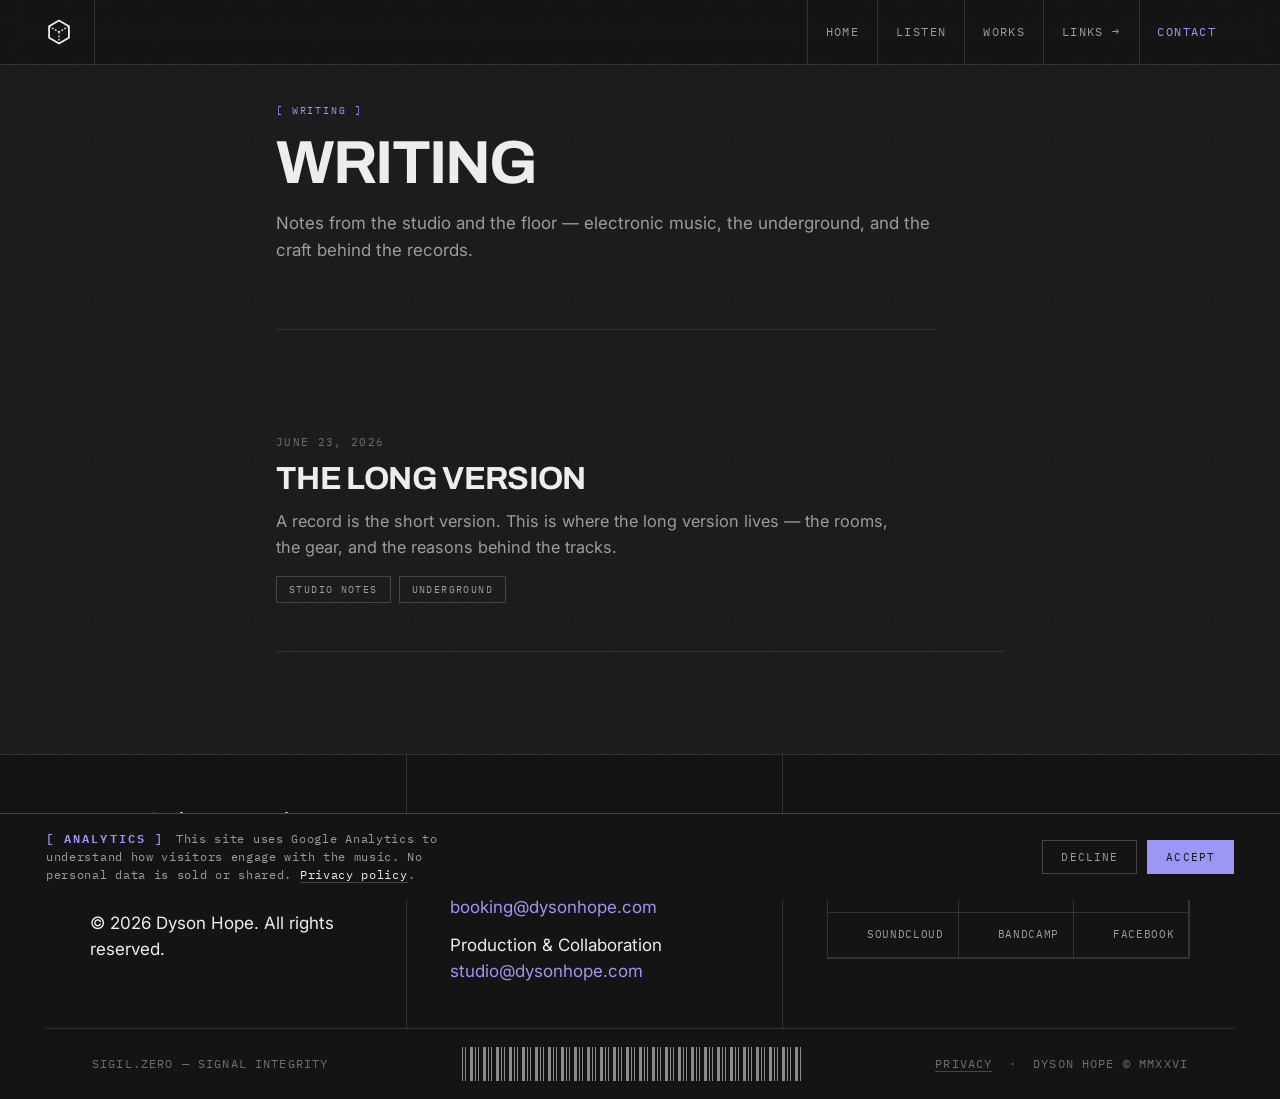
==== commit 75687021: "style(nav): blog pages use Home-first reduced nav (drop self-referential Blog item)" ====
--- a/blog/index.html
+++ b/blog/index.html
@@ -94,9 +94,9 @@
     </a>
     <div class="nav-right">
       <nav class="nav-links" id="navLinks" aria-label="Primary">
+        <a href="/">Home</a>
         <a href="/#listen">Listen</a>
         <a href="/#works">Works</a>
-        <a href="/blog/" aria-current="page">Blog</a>
         <a href="/links/" data-track="true" data-entity="cta" data-action="click" data-target="links" data-page-type="blog-index">Links &rarr;</a>
         <a href="/#contact" class="cta">Contact</a>
       </nav>
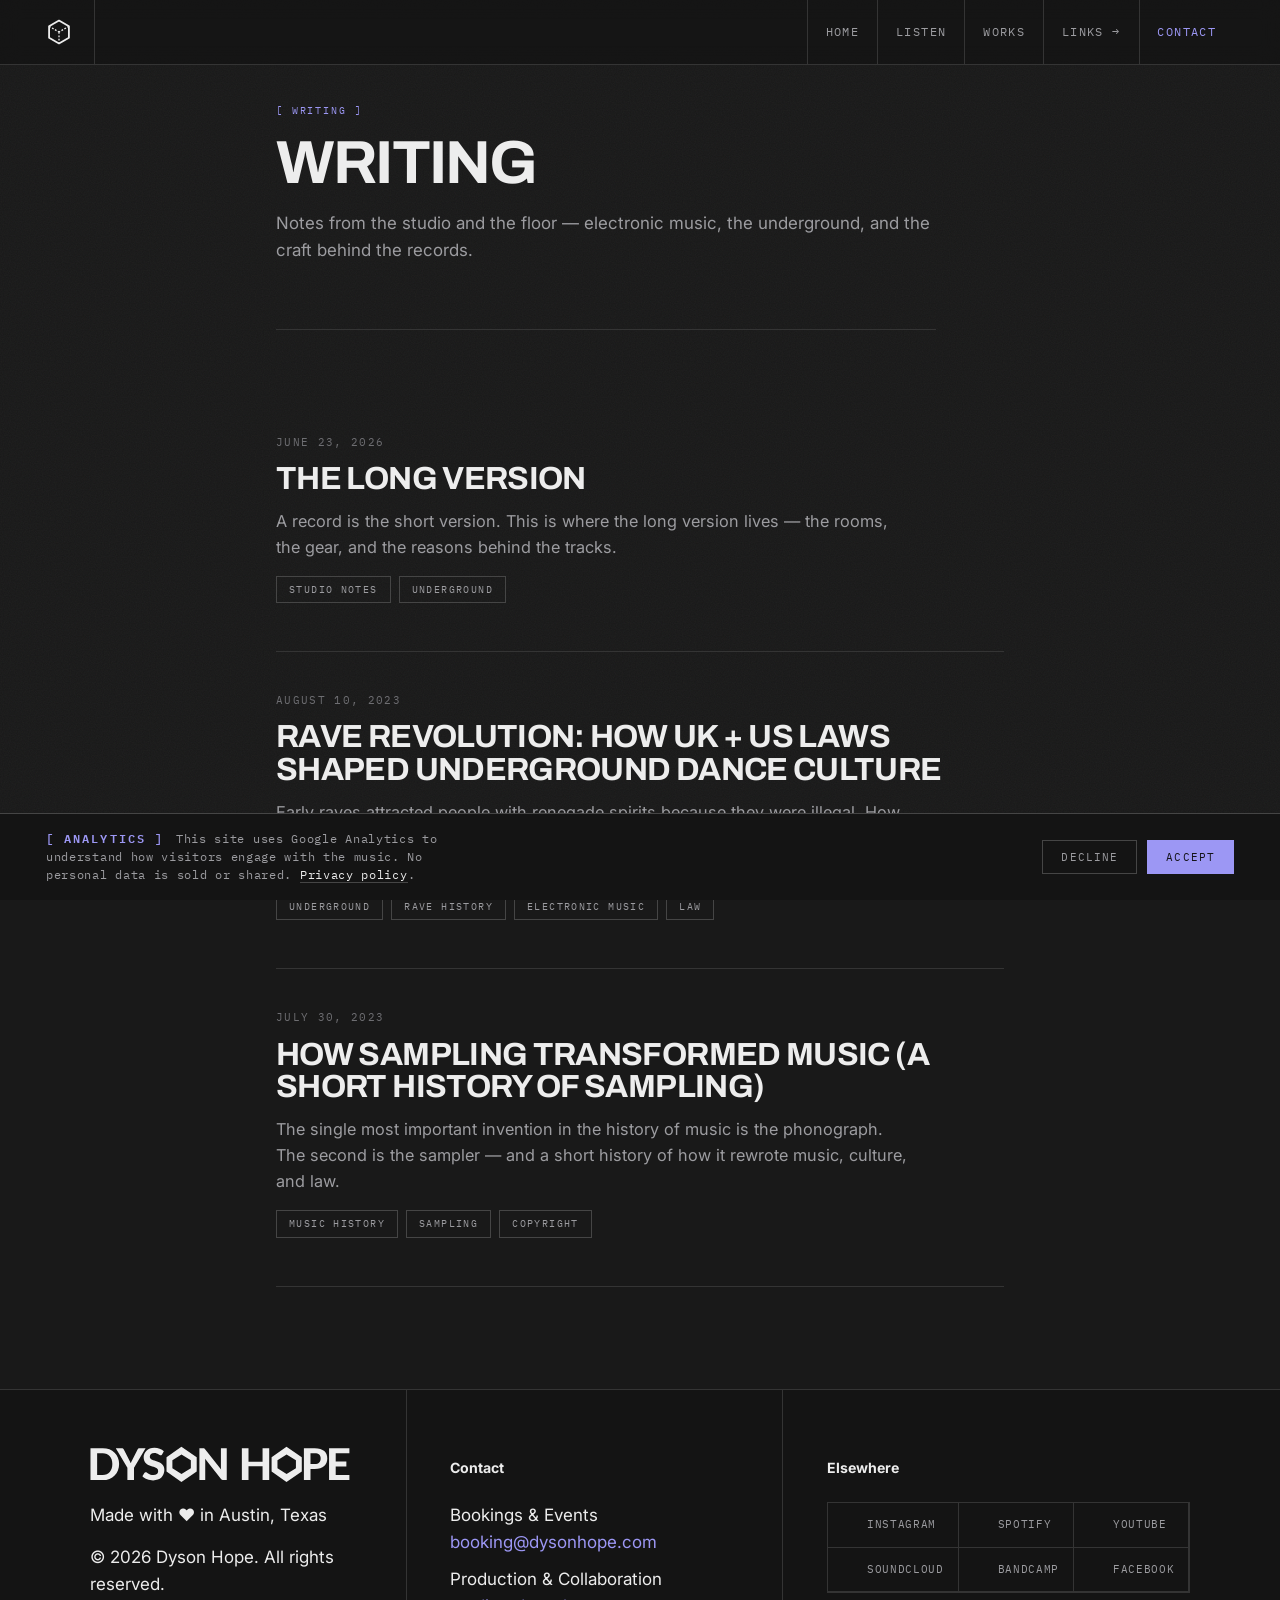
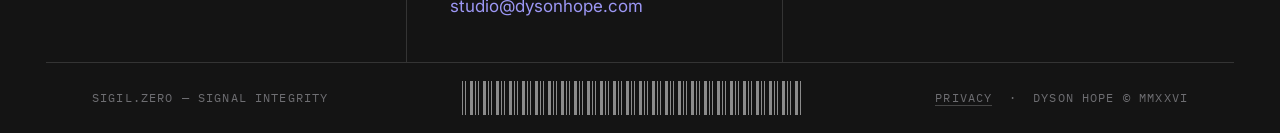
==== commit d570d06d: "feat(blog): add two recovered editorial posts (sampling history, rave law)" ====
--- a/blog/index.html
+++ b/blog/index.html
@@ -121,6 +121,20 @@
           <div class="post-list-tags"><span class="blog-tag">studio notes</span><span class="blog-tag">underground</span></div>
         </li>
 
+        <li class="post-list-item">
+          <p class="post-list-meta"><time datetime="2023-08-10">August 10, 2023</time></p>
+          <h2><a href="how-law-shaped-underground-dance-culture/">Rave Revolution: How UK + US Laws Shaped Underground Dance Culture</a></h2>
+          <p class="post-list-excerpt">Early raves attracted people with renegade spirits because they were illegal. How four decades of UK and US law pushed dance culture underground, overground, and back again.</p>
+          <div class="post-list-tags"><span class="blog-tag">underground</span><span class="blog-tag">rave history</span><span class="blog-tag">electronic music</span><span class="blog-tag">law</span></div>
+        </li>
+
+        <li class="post-list-item">
+          <p class="post-list-meta"><time datetime="2023-07-30">July 30, 2023</time></p>
+          <h2><a href="how-sampling-transformed-music/">How Sampling Transformed Music (A Short History of Sampling)</a></h2>
+          <p class="post-list-excerpt">The single most important invention in the history of music is the phonograph. The second is the sampler — and a short history of how it rewrote music, culture, and law.</p>
+          <div class="post-list-tags"><span class="blog-tag">music history</span><span class="blog-tag">sampling</span><span class="blog-tag">copyright</span></div>
+        </li>
+
       </ul>
     </div>
   </div>
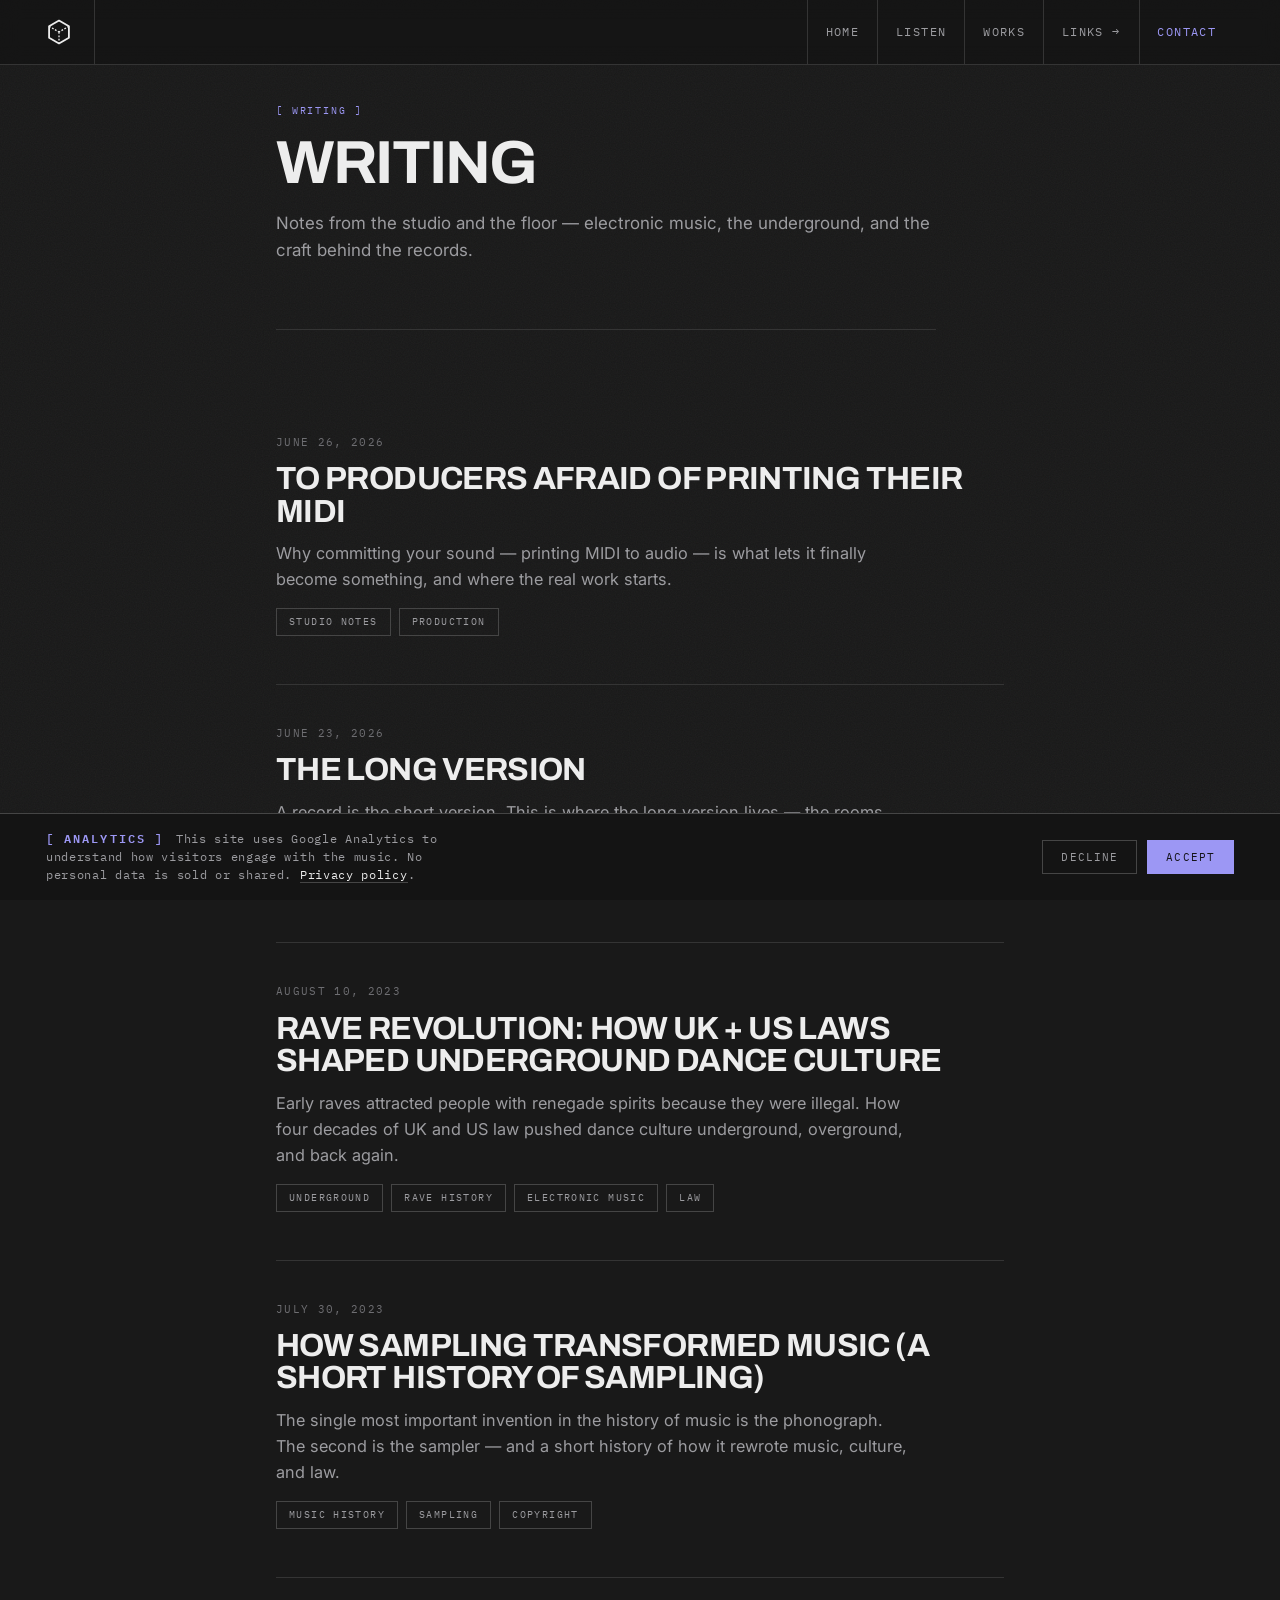
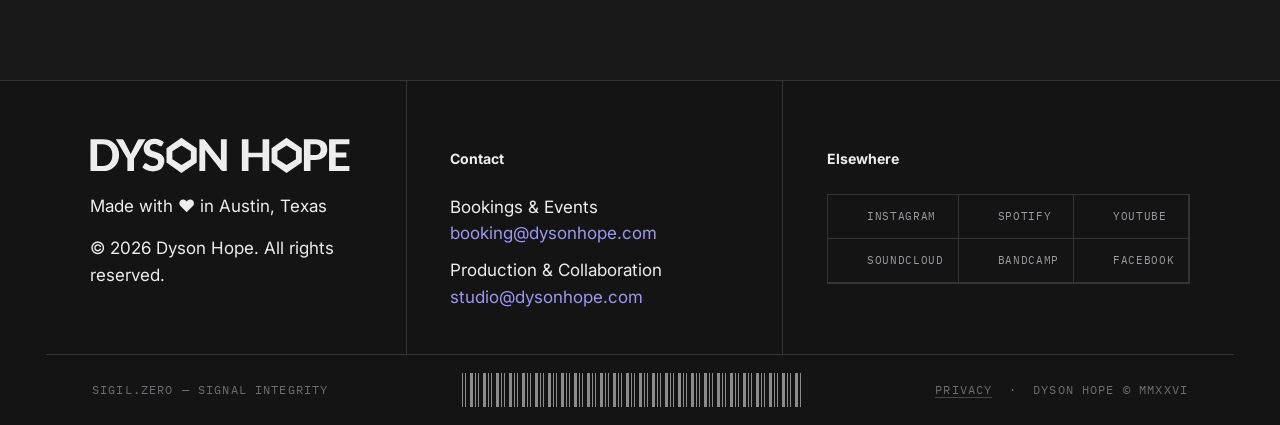
==== commit b4dea28b: "revert(blog): remove accidentally-published "Clubbing Alone" post (reverts 55b3483)" ====
--- a/blog/index.html
+++ b/blog/index.html
@@ -115,6 +115,13 @@
       <ul class="post-list">
 
         <li class="post-list-item">
+          <p class="post-list-meta"><time datetime="2026-06-26">June 26, 2026</time></p>
+          <h2><a href="printing-your-midi/">To Producers Afraid of Printing Their MIDI</a></h2>
+          <p class="post-list-excerpt">Why committing your sound — printing MIDI to audio — is what lets it finally become something, and where the real work starts.</p>
+          <div class="post-list-tags"><span class="blog-tag">studio notes</span><span class="blog-tag">production</span></div>
+        </li>
+
+        <li class="post-list-item">
           <p class="post-list-meta"><time datetime="2026-06-23">June 23, 2026</time></p>
           <h2><a href="the-long-version/">The Long Version</a></h2>
           <p class="post-list-excerpt">A record is the short version. This is where the long version lives — the rooms, the gear, and the reasons behind the tracks.</p>
